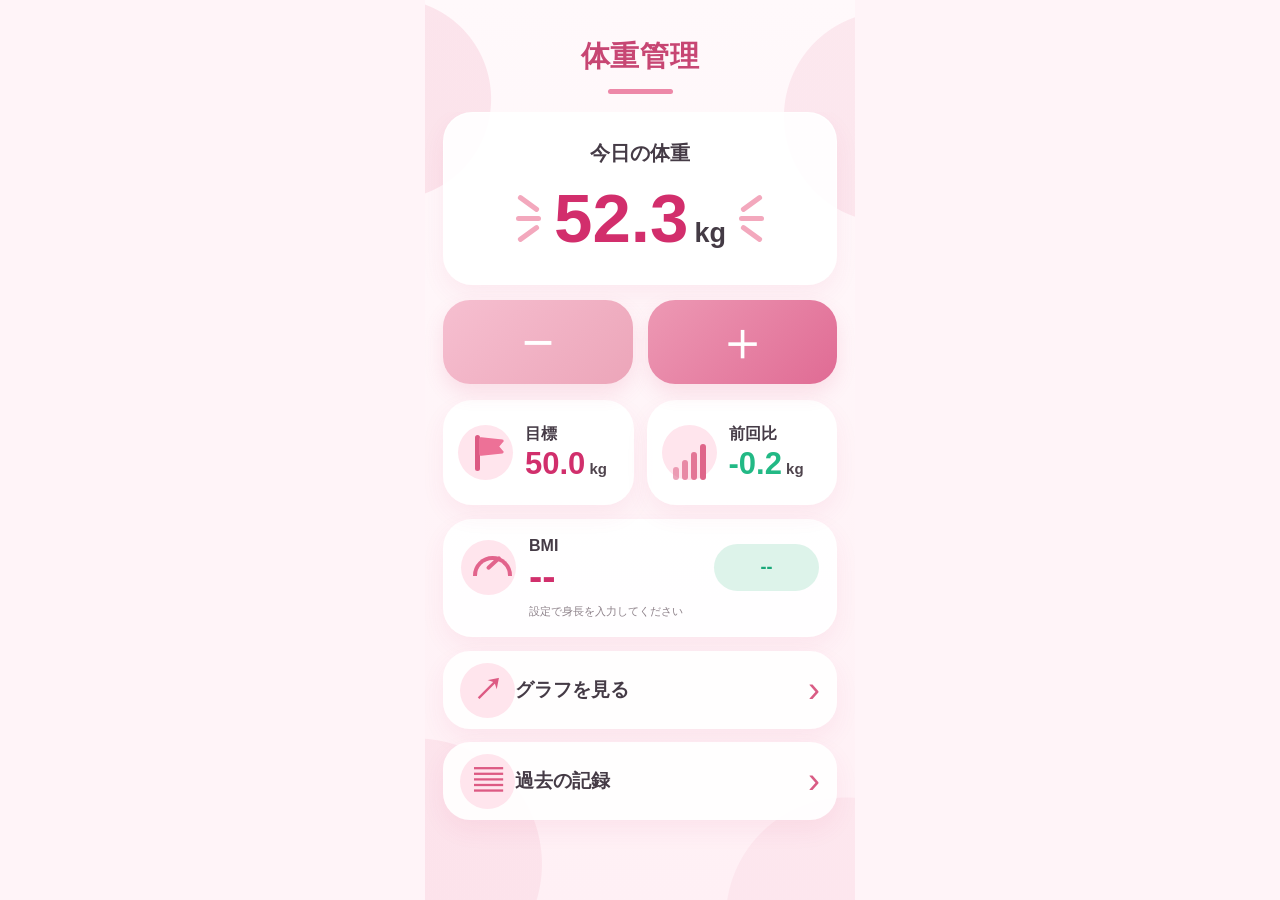
==== weight/index.html @ 4a69aa0d "1年グラフの体重ラベルを非表示" ====
<!doctype html>
<html lang="ja">
<head>
<meta charset="utf-8">
<meta name="viewport" content="width=device-width,initial-scale=1,maximum-scale=1,user-scalable=no,viewport-fit=cover">
<meta name="apple-mobile-web-app-capable" content="yes">
<meta name="theme-color" content="#fff4f8">
<title>体重管理</title>
<style>
:root{--pink:#d43370;--pink2:#e46f98;--pink3:#f5b2c7;--text:#453b46;--muted:#8d8189;--green:#22b985;--line:#f0dfe5}
*{box-sizing:border-box;-webkit-tap-highlight-color:transparent}
html,body{margin:0;height:100%;font-family:-apple-system,BlinkMacSystemFont,"Hiragino Sans","Yu Gothic",sans-serif;background:#fff4f8;color:var(--text)}
body{overflow:hidden}.app{position:fixed;inset:0;max-width:430px;margin:auto;overflow:hidden;background:radial-gradient(circle at -8% 11%,rgba(247,201,216,.43) 0 100px,transparent 101px),radial-gradient(circle at 108% 13%,rgba(247,201,216,.36) 0 105px,transparent 106px),radial-gradient(circle at -2% 96%,rgba(247,201,216,.34) 0 125px,transparent 126px),radial-gradient(circle at 98% 102%,rgba(247,201,216,.25) 0 120px,transparent 121px),linear-gradient(180deg,#fff9fb 0%,#fff0f5 100%)}
header{height:118px;position:relative;display:flex;align-items:flex-start;justify-content:center;padding-top:37px;color:#c74673;font-size:29px;font-weight:800;letter-spacing:.02em}header:after{content:"";position:absolute;top:89px;width:65px;height:5px;border-radius:99px;background:#ed88a8}.back{display:none;position:absolute;left:15px;top:35px;width:42px;height:42px;border:0;border-radius:50%;background:rgba(255,255,255,.94);color:#d35b82;font-size:29px;box-shadow:0 7px 17px rgba(207,63,112,.08)}
main{position:absolute;top:112px;bottom:0;left:0;right:0;overflow:auto;-webkit-overflow-scrolling:touch;padding:0 18px 26px}.screen{display:none}.screen.active{display:block}
.card{background:rgba(255,255,255,.92);border:1px solid rgba(255,255,255,.98);box-shadow:0 10px 25px rgba(207,63,112,.07);border-radius:29px}
/* HOME LOCKED: 完成形の見た目はここから変更しない */
.home-weight{padding:27px 18px 31px;text-align:center}.home-weight .label{font-size:20px;font-weight:750}.weight-line{margin-top:17px;display:flex;align-items:center;justify-content:center;gap:13px}.weight-number{font-size:69px;line-height:1;font-weight:800;color:#d22e6c;font-variant-numeric:tabular-nums}.weight-number small{font-size:27px;color:#443b45;margin-left:6px;font-weight:650}.rays{display:flex;flex-direction:column;gap:10px}.rays i{width:25px;height:5px;background:#f3a8bd;border-radius:99px;display:block}.rays.left i:nth-child(1){transform:rotate(36deg)}.rays.left i:nth-child(3){transform:rotate(-36deg)}.rays.right i:nth-child(1){transform:rotate(-36deg)}.rays.right i:nth-child(3){transform:rotate(36deg)}
.adjust{display:grid;grid-template-columns:1fr 1fr;gap:15px;margin:15px 0 16px}.adjust button{height:84px;border:0;border-radius:27px;position:relative;background:linear-gradient(135deg,#f6bfd0,#eca5b9);box-shadow:0 9px 20px rgba(216,71,118,.13);touch-action:none;-webkit-touch-callout:none!important;-webkit-user-select:none!important;user-select:none!important;appearance:none}.adjust button:last-child{background:linear-gradient(135deg,#ed99b4,#e06b94)}.adjust button:after{position:absolute;inset:0;display:flex;align-items:center;justify-content:center;color:#fff;font-size:55px;font-weight:300;pointer-events:none}.adjust #minus:after{content:"−"}.adjust #plus:after{content:"＋"}
.home-pair{display:grid;grid-template-columns:1fr 1fr;gap:13px}.mini{min-height:105px;padding:16px 14px;display:flex;align-items:center;gap:12px}.round-icon{width:55px;height:55px;flex:0 0 55px;border-radius:50%;background:#ffe5ed;display:flex;align-items:center;justify-content:center;color:#dd5a83}.flag-icon{position:relative}.flag-icon:before{content:"";position:absolute;left:17px;top:10px;width:5px;height:36px;background:#dc5a83;border-radius:5px}.flag-icon:after{content:"";position:absolute;left:21px;top:12px;width:26px;height:19px;background:#ed7197;clip-path:polygon(0 0,100% 14%,78% 50%,100% 86%,0 100%);border-radius:2px 8px 8px 2px}.bars{align-items:flex-end;gap:3px}.bars i{display:block;width:6px;border-radius:5px;background:#df6589}.bars i:nth-child(1){height:13px;opacity:.58}.bars i:nth-child(2){height:20px;opacity:.72}.bars i:nth-child(3){height:28px;opacity:.87}.bars i:nth-child(4){height:36px}.mini .txt{font-size:16px;font-weight:750}.mini .val{margin-top:2px;font-size:31px;line-height:1.08;font-weight:800;color:#d12f6c;white-space:nowrap}.mini .val small{font-size:15px;color:#4f444d}.val.down{color:var(--green)}.val.up{color:#d12f6c}.val.zero{color:#7c7079}
.bmi{margin-top:14px;min-height:112px;padding:17px 17px;display:grid;grid-template-columns:55px 1fr auto;align-items:center;gap:13px}.gauge{position:relative}.gauge:before{content:"";position:absolute;left:12px;top:16px;width:31px;height:16px;border:4px solid #e2648c;border-bottom:0;border-radius:32px 32px 0 0}.gauge:after{content:"";position:absolute;left:26px;top:27px;width:18px;height:4px;background:#e2648c;border-radius:5px;transform:rotate(-42deg);transform-origin:left center}.bmi .txt{font-size:16px;font-weight:750}.bmi .num{font-size:40px;line-height:1.05;font-weight:800;color:#d12f6c}.pill{min-width:105px;padding:13px 17px;border-radius:999px;background:#ddf3ea;color:#19a879;text-align:center;font-size:18px;font-weight:800}.pill.low{background:#edf3ff;color:#557cb5}.pill.high{background:#fff0f3;color:#d15272}.bmi-note{grid-column:2/4;font-size:11px;color:var(--muted);margin-top:-6px}
.home-menu{margin-top:14px;display:grid;gap:13px}.home-menu button{height:78px;width:100%;border:0;border-radius:27px;background:rgba(255,255,255,.92);box-shadow:0 10px 25px rgba(207,63,112,.07);display:grid;grid-template-columns:55px 1fr auto;align-items:center;padding:0 17px;text-align:left;color:var(--text);font-size:19px;font-weight:750}.trend{font-size:30px}.doc{font-size:28px}.chev{font-size:36px;color:#d95c84;font-weight:300}
/* 機能画面 */
.inner-title{font-size:22px;font-weight:800;margin:7px 0 14px}.tabs{display:grid;grid-template-columns:repeat(3,1fr);gap:8px;margin-bottom:13px}.tab{border:0;border-radius:16px;padding:11px 4px;background:#fff;color:#847782;font-weight:700;box-shadow:0 6px 16px rgba(207,63,112,.06)}.tab.active{background:linear-gradient(135deg,#ed9ab4,#df6b94);color:#fff}.panel{padding:15px}.period-note{text-align:center;color:#7c7079;font-size:13px;margin-bottom:8px}.chart-legend{display:flex;justify-content:center;gap:14px;align-items:center;margin:0 0 10px;font-size:13px;color:#6f626c}.legend-item{display:flex;align-items:center;gap:7px}.legend-line{width:28px;height:4px;border-radius:99px;background:#df5d88}.chart-wrap svg{width:100%;height:315px;background:#fff;border-radius:21px;display:block}
.calendar-card{padding:14px}.cal-head{display:grid;grid-template-columns:44px 1fr 44px;align-items:center;margin-bottom:10px}.cal-head button{width:38px;height:38px;border:0;border-radius:50%;background:#ffe7ef;color:#d6537c;font-size:25px;touch-action:manipulation;-webkit-touch-callout:none;-webkit-user-select:none;user-select:none;appearance:none}.cal-title{text-align:center;font-size:19px;font-weight:800}.weekdays,.calendar-grid{display:grid;grid-template-columns:repeat(7,1fr);gap:5px}.weekdays div{text-align:center;font-size:12px;color:#8c7f88;padding:4px 0}.day{min-height:63px;border:0;border-radius:14px;background:#fff8fa;padding:6px 2px;text-align:center;color:var(--text);display:flex;flex-direction:column;align-items:center;justify-content:flex-start}.day.empty{background:transparent;pointer-events:none}.day .n{font-size:13px;font-weight:700}.day .wgt{margin-top:7px;font-size:12px;font-weight:800;color:#d13d70;white-space:nowrap}.day.no-record .wgt{color:#c9b9c0;font-weight:600}.day.today{box-shadow:inset 0 0 0 2px #efa0b8}.day.has-record{background:#fff0f5}.calendar-help{text-align:center;color:#8b7f87;font-size:12px;margin:11px 0 2px}.soft-action,.save,.danger{width:100%;padding:14px;border-radius:17px;font-size:16px;font-weight:800;margin-top:12px}.soft-action{border:0;background:#fff;color:#d25279;box-shadow:0 8px 18px rgba(207,63,112,.06)}.setting{display:flex;justify-content:space-between;align-items:center;padding:16px 0;border-bottom:1px solid var(--line)}.smallbtn{width:42px;height:42px;border:0;border-radius:50%;background:#ffe1eb;color:#d94f79;font-size:25px}.setting input,.edit-row input{width:105px;font-size:20px;padding:8px;border:1px solid #eadde2;border-radius:13px;text-align:center;background:#fff}.edit-row{display:flex;justify-content:center;align-items:center;gap:12px;margin:22px 0}.save{border:0;background:linear-gradient(135deg,#ed99b4,#df6b94);color:#fff}.danger{background:#fff;color:#d94f79;border:1px solid #efb7c8}.date{font-size:16px;font-weight:700;text-align:center;color:#665a63}.edit-hint{text-align:center;font-size:12px;color:#8d8189;margin-top:8px}
</style>
</head>
<body>
<div class="app">
<header><button id="backBtn" class="back" aria-label="ホームに戻る">‹</button><span id="head">体重管理</span></header>
<main>
<section id="home" class="screen active">
  <div class="card home-weight"><div class="label">今日の体重</div><div class="weight-line"><span class="rays left"><i></i><i></i><i></i></span><div class="weight-number"><span id="weightHome">52.3</span><small>kg</small></div><span class="rays right"><i></i><i></i><i></i></span></div></div>
  <div class="adjust"><button id="minus" aria-label="0.1kg減らす"></button><button id="plus" aria-label="0.1kg増やす"></button></div>
  <div class="home-pair"><div class="card mini"><div class="round-icon flag-icon"></div><div><div class="txt">目標</div><div class="val"><span id="goalHome">50.0</span><small> kg</small></div></div></div><div class="card mini"><div class="round-icon bars"><i></i><i></i><i></i><i></i></div><div><div class="txt">前回比</div><div id="previousDelta" class="val zero">--<small> kg</small></div></div></div></div>
  <div class="card bmi"><div class="round-icon gauge"></div><div><div class="txt">BMI</div><div id="bmiValue" class="num">--</div></div><div id="bmiRating" class="pill">--</div><div id="bmiNote" class="bmi-note">設定で身長を入力してください</div></div>
  <div class="home-menu"><button id="openGraph"><span class="round-icon trend">↗</span><span>グラフを見る</span><span class="chev">›</span></button><button id="openHistory"><span class="round-icon doc">▤</span><span>過去の記録</span><span class="chev">›</span></button></div>
</section>
<section id="graph" class="screen"><div class="inner-title">体重の変化</div><div class="tabs"><button class="tab active" data-days="7">1週間</button><button class="tab" data-days="30">1か月</button><button class="tab" data-days="365">1年</button></div><div id="periodNote" class="period-note"></div><div class="chart-legend"><span class="legend-item"><span class="legend-line"></span>実体重</span></div><div class="card panel chart-wrap"><svg id="chart" viewBox="0 0 360 315"></svg></div></section>
<section id="history" class="screen"><div class="inner-title">過去の記録</div><div class="card calendar-card"><div class="cal-head"><button id="prevMonth" aria-label="前の月">‹</button><div id="calTitle" class="cal-title"></div><button id="nextMonth" aria-label="次の月">›</button></div><div class="weekdays"><div>日</div><div>月</div><div>火</div><div>水</div><div>木</div><div>金</div><div>土</div></div><div id="calendarGrid" class="calendar-grid"></div><div class="calendar-help">日付をタップすると、その日の体重を編集できます</div></div><button id="openSettings" class="soft-action">設定を開く</button></section>
<section id="settings" class="screen"><div class="inner-title">設定</div><div class="card panel"><div class="setting"><span>目標体重</span><div><button class="smallbtn" id="gminus">−</button><strong style="display:inline-block;min-width:80px;text-align:center"><span id="goalSetting">50.0</span> kg</strong><button class="smallbtn" id="gplus">＋</button></div></div><div class="setting"><span>身長</span><div><input id="heightInput" type="number" min="100" max="250" step="0.1" placeholder="未設定"> cm</div></div></div></section>
<section id="editPage" class="screen"><div class="inner-title">体重の編集</div><div class="card panel"><div class="date" id="editDate"></div><div class="edit-row"><button class="smallbtn" id="eminus">−</button><input id="editWeight" type="number" step="0.1"><button class="smallbtn" id="eplus">＋</button></div><div id="editHint" class="edit-hint"></div><button id="saveEdit" class="save">保存</button><button id="deleteEdit" class="danger">この記録を削除</button></div></section>
</main>
</div>
<script>
(()=>{const $=id=>document.getElementById(id),KEY='weightAppLive1';const today=new Date();today.setHours(0,0,0,0);const pad=n=>String(n).padStart(2,'0'),dateKey=d=>d.getFullYear()+'-'+pad(d.getMonth()+1)+'-'+pad(d.getDate()),todayKey=dateKey(today);function seed(){const r={},v=[52.9,52.7,52.6,52.5,52.4,52.5,52.3];for(let i=6;i>=0;i--){const d=new Date(today);d.setDate(d.getDate()-i);r[dateKey(d)]=v[6-i]}return{goal:50,records:r,profile:{height:null}}}let data;try{data=JSON.parse(localStorage.getItem(KEY))||seed()}catch(e){data=seed()}if(!data.profile)data.profile={height:null};if(!data.records)data.records={};if(data.records[todayKey]==null)data.records[todayKey]=52.3;let days=7,editing=null,current='home';let calCursor=new Date(today.getFullYear(),today.getMonth(),1);const persist=()=>{try{localStorage.setItem(KEY,JSON.stringify(data))}catch(e){}};const w=()=>Number(data.records[todayKey]);function prev(){const ks=Object.keys(data.records).filter(k=>k<todayKey&&Number.isFinite(Number(data.records[k]))).sort();return ks.length?Number(data.records[ks.at(-1)]):null}
function renderHome(){$('weightHome').textContent=w().toFixed(1);$('goalHome').textContent=Number(data.goal).toFixed(1);$('goalSetting').textContent=Number(data.goal).toFixed(1);$('heightInput').value=data.profile.height??'';const p=prev(),el=$('previousDelta');if(p==null){el.className='val zero';el.innerHTML='--<small> kg</small>'}else{const d=Math.round((w()-p)*10)/10;el.className='val '+(d<0?'down':d>0?'up':'zero');el.innerHTML=(d>0?'+':'')+d.toFixed(1)+'<small> kg</small>'}const h=Number(data.profile.height),bv=$('bmiValue'),br=$('bmiRating'),bn=$('bmiNote');if(!Number.isFinite(h)||h<100||h>250){bv.textContent='--';br.textContent='--';br.className='pill';bn.textContent='設定で身長を入力してください'}else{const bmi=w()/Math.pow(h/100,2);bv.textContent=bmi.toFixed(1);bn.textContent='';if(bmi<18.5){br.textContent='低め';br.className='pill low'}else if(bmi<25){br.textContent='普通';br.className='pill'}else{br.textContent='高め';br.className='pill high'}}}
function change(step){data.records[todayKey]=Math.max(20,Math.min(300,Math.round((w()+step)*10)/10));persist();renderHome();renderCalendar();draw()}
function show(id){current=id;document.querySelectorAll('.screen').forEach(s=>s.classList.toggle('active',s.id===id));$('backBtn').style.display=id==='home'?'none':'block';$('head').textContent=id==='home'?'体重管理':id==='graph'?'グラフ':id==='history'?'過去の記録':id==='settings'?'設定':'体重の編集';document.querySelector('main').scrollTop=0;if(id==='home')renderHome();if(id==='graph')draw();if(id==='history')renderCalendar()}
function renderCalendar(){const y=calCursor.getFullYear(),m=calCursor.getMonth();$('calTitle').textContent=y+'年 '+(m+1)+'月';const first=new Date(y,m,1).getDay(),last=new Date(y,m+1,0).getDate();let html='';for(let i=0;i<first;i++)html+='<div class="day empty"></div>';for(let n=1;n<=last;n++){const d=new Date(y,m,n),k=dateKey(d),has=Number.isFinite(Number(data.records[k])),isToday=k===todayKey;html+='<button class="day '+(has?'has-record':'no-record')+(isToday?' today':'')+'" data-date="'+k+'"><span class="n">'+n+'</span><span class="wgt">'+(has?Number(data.records[k]).toFixed(1):'--')+'</span></button>'} $('calendarGrid').innerHTML=html;document.querySelectorAll('[data-date]').forEach(b=>b.onclick=()=>openEdit(b.dataset.date))}
function openEdit(k){editing=k;const d=new Date(k+'T00:00:00'),has=Number.isFinite(Number(data.records[k]));$('editDate').textContent=d.getFullYear()+'年'+(d.getMonth()+1)+'月'+d.getDate()+'日';$('editWeight').value=has?Number(data.records[k]).toFixed(1):w().toFixed(1);$('editHint').textContent=has?'この日の体重を編集できます':'記録がない日です。体重を入力して保存できます';$('deleteEdit').style.display=has?'block':'none';show('editPage')}
function fmtDate(d,year=false){return year?(d.getFullYear()+'/'+(d.getMonth()+1)):(d.getMonth()+1)+'/'+d.getDate()}
function draw(){const svg=$('chart'),start=new Date(today);start.setDate(start.getDate()-(days-1));$('periodNote').textContent=fmtDate(start,true)+' 〜 '+fmtDate(today,true);const all=Object.entries(data.records).map(([k,v])=>({d:new Date(k+'T00:00:00'),v:Number(v)})).filter(p=>p.d>=start&&p.d<=today&&Number.isFinite(p.v)).sort((a,b)=>a.d-b.d);const W=360,H=315,L=52,R=16,T=24,B=58,span=Math.max(1,today-start),xDate=d=>L+(W-L-R)*(d-start)/span;let vals=all.map(p=>p.v).concat([Number(data.goal)]);if(!all.length)vals=[Number(data.goal)-1,Number(data.goal)+1];let mn=Math.floor(Math.min(...vals)-1),mx=Math.ceil(Math.max(...vals)+1);if(mx-mn<4)mx=mn+4;const y=v=>T+(H-T-B)*(mx-v)/(mx-mn);let s='';for(let n=mn;n<=mx;n++){const yy=y(n);s+='<line x1="'+L+'" x2="'+(W-R)+'" y1="'+yy+'" y2="'+yy+'" stroke="#f1e9ed"/><text x="'+(L-7)+'" y="'+(yy+4)+'" text-anchor="end" font-size="11" fill="#938792">'+n+' kg</text>'}const gy=y(Number(data.goal));s+='<line x1="'+L+'" x2="'+(W-R)+'" y1="'+gy+'" y2="'+gy+'" stroke="#e27a9b" stroke-dasharray="5 5"/>';if(all.length){s+='<path d="'+all.map((p,i)=>(i?'L':'M')+' '+xDate(p.d).toFixed(1)+' '+y(p.v).toFixed(1)).join(' ')+'" fill="none" stroke="#df5d88" stroke-width="3" stroke-linecap="round" stroke-linejoin="round"/>';all.forEach(p=>{const xx=xDate(p.d),yy=y(p.v);s+='<circle cx="'+xx+'" cy="'+yy+'" r="4" fill="#d63f73"/>';if(days!==365)s+='<text x="'+xx+'" y="'+(yy-10)+'" text-anchor="middle" font-size="10" fill="#6e626b">'+p.v.toFixed(1)+'</text>'})}let ticks=[];if(days===7){for(let i=0;i<7;i++){const d=new Date(start);d.setDate(d.getDate()+i);ticks.push(d)}}else if(days===30){for(let i=0;i<5;i++)ticks.push(new Date(start.getTime()+(today-start)*i/4))}else{for(let i=0;i<6;i++)ticks.push(new Date(start.getTime()+(today-start)*i/5))}ticks.forEach(d=>{const xx=xDate(d);s+='<line x1="'+xx+'" x2="'+xx+'" y1="'+(H-B)+'" y2="'+(H-B+5)+'" stroke="#cdbfc6"/><text x="'+xx+'" y="'+(H-B+21)+'" text-anchor="middle" font-size="10" fill="#81747d">'+fmtDate(d,days===365)+'</text>'});if(!all.length)s+='<text x="180" y="145" text-anchor="middle" fill="#877985">この期間の記録がありません</text>';svg.innerHTML=s}
function bindHold(id,step){const btn=$(id);let delay=null,repeat=null,active=false;const stop=()=>{active=false;clearTimeout(delay);clearInterval(repeat);delay=repeat=null};btn.addEventListener('pointerdown',e=>{e.preventDefault();stop();active=true;try{btn.setPointerCapture(e.pointerId)}catch(_){}change(step);delay=setTimeout(()=>{if(!active)return;repeat=setInterval(()=>{if(active)change(step)},125)},420)});['pointerup','pointercancel','lostpointercapture'].forEach(ev=>btn.addEventListener(ev,stop));btn.addEventListener('contextmenu',e=>e.preventDefault());window.addEventListener('blur',stop)}bindHold('minus',-.1);bindHold('plus',.1);
$('openGraph').onclick=()=>show('graph');$('openHistory').onclick=()=>show('history');$('openSettings').onclick=()=>show('settings');$('backBtn').onclick=()=>show('home');$('prevMonth').onpointerdown=e=>e.preventDefault();$('nextMonth').onpointerdown=e=>e.preventDefault();$('prevMonth').onclick=e=>{e.preventDefault();e.currentTarget.blur();calCursor=new Date(calCursor.getFullYear(),calCursor.getMonth()-1,1);renderCalendar()};$('nextMonth').onclick=e=>{e.preventDefault();e.currentTarget.blur();calCursor=new Date(calCursor.getFullYear(),calCursor.getMonth()+1,1);renderCalendar()};document.querySelectorAll('.tab').forEach(b=>b.onclick=()=>{days=Number(b.dataset.days);document.querySelectorAll('.tab').forEach(x=>x.classList.toggle('active',x===b));draw()});$('gminus').onclick=()=>{data.goal=Math.max(20,Math.round((Number(data.goal)-.1)*10)/10);persist();renderHome();draw()};$('gplus').onclick=()=>{data.goal=Math.min(300,Math.round((Number(data.goal)+.1)*10)/10);persist();renderHome();draw()};$('heightInput').onchange=()=>{const h=Number($('heightInput').value);data.profile.height=Number.isFinite(h)&&h>=100&&h<=250?h:null;persist();renderHome()};$('eminus').onclick=()=>{$('editWeight').value=(Math.round((Number($('editWeight').value)-.1)*10)/10).toFixed(1)};$('eplus').onclick=()=>{$('editWeight').value=(Math.round((Number($('editWeight').value)+.1)*10)/10).toFixed(1)};$('saveEdit').onclick=()=>{if(editing){const v=Number($('editWeight').value);if(Number.isFinite(v)){data.records[editing]=Math.round(v*10)/10;persist();renderHome();renderCalendar();draw();show('history')}}};$('deleteEdit').onclick=()=>{if(editing&&data.records[editing]!=null&&confirm('この記録を削除しますか？')){delete data.records[editing];persist();renderHome();renderCalendar();draw();show('history')}};persist();renderHome();renderCalendar();draw()})();
</script>
</body></html>
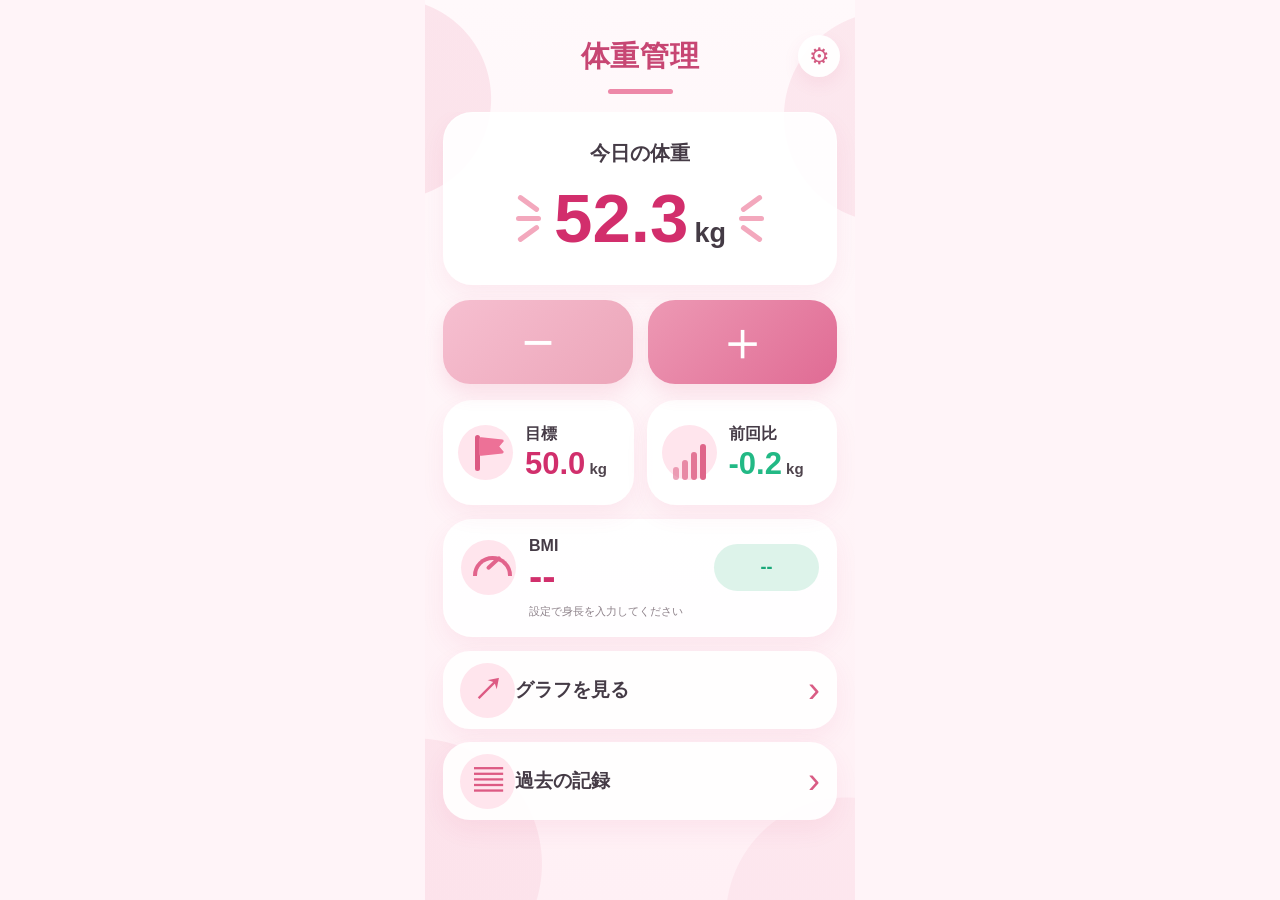
==== commit f86a3687: "設定をホーム右上へ移動" ====
--- a/weight/index.html
+++ b/weight/index.html
@@ -11,23 +11,21 @@
 *{box-sizing:border-box;-webkit-tap-highlight-color:transparent}
 html,body{margin:0;height:100%;font-family:-apple-system,BlinkMacSystemFont,"Hiragino Sans","Yu Gothic",sans-serif;background:#fff4f8;color:var(--text)}
 body{overflow:hidden}.app{position:fixed;inset:0;max-width:430px;margin:auto;overflow:hidden;background:radial-gradient(circle at -8% 11%,rgba(247,201,216,.43) 0 100px,transparent 101px),radial-gradient(circle at 108% 13%,rgba(247,201,216,.36) 0 105px,transparent 106px),radial-gradient(circle at -2% 96%,rgba(247,201,216,.34) 0 125px,transparent 126px),radial-gradient(circle at 98% 102%,rgba(247,201,216,.25) 0 120px,transparent 121px),linear-gradient(180deg,#fff9fb 0%,#fff0f5 100%)}
-header{height:118px;position:relative;display:flex;align-items:flex-start;justify-content:center;padding-top:37px;color:#c74673;font-size:29px;font-weight:800;letter-spacing:.02em}header:after{content:"";position:absolute;top:89px;width:65px;height:5px;border-radius:99px;background:#ed88a8}.back{display:none;position:absolute;left:15px;top:35px;width:42px;height:42px;border:0;border-radius:50%;background:rgba(255,255,255,.94);color:#d35b82;font-size:29px;box-shadow:0 7px 17px rgba(207,63,112,.08)}
+header{height:118px;position:relative;display:flex;align-items:flex-start;justify-content:center;padding-top:37px;color:#c74673;font-size:29px;font-weight:800;letter-spacing:.02em}header:after{content:"";position:absolute;top:89px;width:65px;height:5px;border-radius:99px;background:#ed88a8}.back{display:none;position:absolute;left:15px;top:35px;width:42px;height:42px;border:0;border-radius:50%;background:rgba(255,255,255,.94);color:#d35b82;font-size:29px;box-shadow:0 7px 17px rgba(207,63,112,.08)}.settings-top{position:absolute;right:15px;top:35px;width:42px;height:42px;border:0;border-radius:50%;background:rgba(255,255,255,.94);color:#d35b82;font-size:23px;box-shadow:0 7px 17px rgba(207,63,112,.08);touch-action:manipulation;-webkit-touch-callout:none;-webkit-user-select:none;user-select:none}
 main{position:absolute;top:112px;bottom:0;left:0;right:0;overflow:auto;-webkit-overflow-scrolling:touch;padding:0 18px 26px}.screen{display:none}.screen.active{display:block}
 .card{background:rgba(255,255,255,.92);border:1px solid rgba(255,255,255,.98);box-shadow:0 10px 25px rgba(207,63,112,.07);border-radius:29px}
-/* HOME LOCKED: 完成形の見た目はここから変更しない */
 .home-weight{padding:27px 18px 31px;text-align:center}.home-weight .label{font-size:20px;font-weight:750}.weight-line{margin-top:17px;display:flex;align-items:center;justify-content:center;gap:13px}.weight-number{font-size:69px;line-height:1;font-weight:800;color:#d22e6c;font-variant-numeric:tabular-nums}.weight-number small{font-size:27px;color:#443b45;margin-left:6px;font-weight:650}.rays{display:flex;flex-direction:column;gap:10px}.rays i{width:25px;height:5px;background:#f3a8bd;border-radius:99px;display:block}.rays.left i:nth-child(1){transform:rotate(36deg)}.rays.left i:nth-child(3){transform:rotate(-36deg)}.rays.right i:nth-child(1){transform:rotate(-36deg)}.rays.right i:nth-child(3){transform:rotate(36deg)}
 .adjust{display:grid;grid-template-columns:1fr 1fr;gap:15px;margin:15px 0 16px}.adjust button{height:84px;border:0;border-radius:27px;position:relative;background:linear-gradient(135deg,#f6bfd0,#eca5b9);box-shadow:0 9px 20px rgba(216,71,118,.13);touch-action:none;-webkit-touch-callout:none!important;-webkit-user-select:none!important;user-select:none!important;appearance:none}.adjust button:last-child{background:linear-gradient(135deg,#ed99b4,#e06b94)}.adjust button:after{position:absolute;inset:0;display:flex;align-items:center;justify-content:center;color:#fff;font-size:55px;font-weight:300;pointer-events:none}.adjust #minus:after{content:"−"}.adjust #plus:after{content:"＋"}
 .home-pair{display:grid;grid-template-columns:1fr 1fr;gap:13px}.mini{min-height:105px;padding:16px 14px;display:flex;align-items:center;gap:12px}.round-icon{width:55px;height:55px;flex:0 0 55px;border-radius:50%;background:#ffe5ed;display:flex;align-items:center;justify-content:center;color:#dd5a83}.flag-icon{position:relative}.flag-icon:before{content:"";position:absolute;left:17px;top:10px;width:5px;height:36px;background:#dc5a83;border-radius:5px}.flag-icon:after{content:"";position:absolute;left:21px;top:12px;width:26px;height:19px;background:#ed7197;clip-path:polygon(0 0,100% 14%,78% 50%,100% 86%,0 100%);border-radius:2px 8px 8px 2px}.bars{align-items:flex-end;gap:3px}.bars i{display:block;width:6px;border-radius:5px;background:#df6589}.bars i:nth-child(1){height:13px;opacity:.58}.bars i:nth-child(2){height:20px;opacity:.72}.bars i:nth-child(3){height:28px;opacity:.87}.bars i:nth-child(4){height:36px}.mini .txt{font-size:16px;font-weight:750}.mini .val{margin-top:2px;font-size:31px;line-height:1.08;font-weight:800;color:#d12f6c;white-space:nowrap}.mini .val small{font-size:15px;color:#4f444d}.val.down{color:var(--green)}.val.up{color:#d12f6c}.val.zero{color:#7c7079}
 .bmi{margin-top:14px;min-height:112px;padding:17px 17px;display:grid;grid-template-columns:55px 1fr auto;align-items:center;gap:13px}.gauge{position:relative}.gauge:before{content:"";position:absolute;left:12px;top:16px;width:31px;height:16px;border:4px solid #e2648c;border-bottom:0;border-radius:32px 32px 0 0}.gauge:after{content:"";position:absolute;left:26px;top:27px;width:18px;height:4px;background:#e2648c;border-radius:5px;transform:rotate(-42deg);transform-origin:left center}.bmi .txt{font-size:16px;font-weight:750}.bmi .num{font-size:40px;line-height:1.05;font-weight:800;color:#d12f6c}.pill{min-width:105px;padding:13px 17px;border-radius:999px;background:#ddf3ea;color:#19a879;text-align:center;font-size:18px;font-weight:800}.pill.low{background:#edf3ff;color:#557cb5}.pill.high{background:#fff0f3;color:#d15272}.bmi-note{grid-column:2/4;font-size:11px;color:var(--muted);margin-top:-6px}
 .home-menu{margin-top:14px;display:grid;gap:13px}.home-menu button{height:78px;width:100%;border:0;border-radius:27px;background:rgba(255,255,255,.92);box-shadow:0 10px 25px rgba(207,63,112,.07);display:grid;grid-template-columns:55px 1fr auto;align-items:center;padding:0 17px;text-align:left;color:var(--text);font-size:19px;font-weight:750}.trend{font-size:30px}.doc{font-size:28px}.chev{font-size:36px;color:#d95c84;font-weight:300}
-/* 機能画面 */
-.inner-title{font-size:22px;font-weight:800;margin:7px 0 14px}.tabs{display:grid;grid-template-columns:repeat(3,1fr);gap:8px;margin-bottom:13px}.tab{border:0;border-radius:16px;padding:11px 4px;background:#fff;color:#847782;font-weight:700;box-shadow:0 6px 16px rgba(207,63,112,.06)}.tab.active{background:linear-gradient(135deg,#ed9ab4,#df6b94);color:#fff}.panel{padding:15px}.period-note{text-align:center;color:#7c7079;font-size:13px;margin-bottom:8px}.chart-legend{display:flex;justify-content:center;gap:14px;align-items:center;margin:0 0 10px;font-size:13px;color:#6f626c}.legend-item{display:flex;align-items:center;gap:7px}.legend-line{width:28px;height:4px;border-radius:99px;background:#df5d88}.chart-wrap svg{width:100%;height:315px;background:#fff;border-radius:21px;display:block}
-.calendar-card{padding:14px}.cal-head{display:grid;grid-template-columns:44px 1fr 44px;align-items:center;margin-bottom:10px}.cal-head button{width:38px;height:38px;border:0;border-radius:50%;background:#ffe7ef;color:#d6537c;font-size:25px;touch-action:manipulation;-webkit-touch-callout:none;-webkit-user-select:none;user-select:none;appearance:none}.cal-title{text-align:center;font-size:19px;font-weight:800}.weekdays,.calendar-grid{display:grid;grid-template-columns:repeat(7,1fr);gap:5px}.weekdays div{text-align:center;font-size:12px;color:#8c7f88;padding:4px 0}.day{min-height:63px;border:0;border-radius:14px;background:#fff8fa;padding:6px 2px;text-align:center;color:var(--text);display:flex;flex-direction:column;align-items:center;justify-content:flex-start}.day.empty{background:transparent;pointer-events:none}.day .n{font-size:13px;font-weight:700}.day .wgt{margin-top:7px;font-size:12px;font-weight:800;color:#d13d70;white-space:nowrap}.day.no-record .wgt{color:#c9b9c0;font-weight:600}.day.today{box-shadow:inset 0 0 0 2px #efa0b8}.day.has-record{background:#fff0f5}.calendar-help{text-align:center;color:#8b7f87;font-size:12px;margin:11px 0 2px}.soft-action,.save,.danger{width:100%;padding:14px;border-radius:17px;font-size:16px;font-weight:800;margin-top:12px}.soft-action{border:0;background:#fff;color:#d25279;box-shadow:0 8px 18px rgba(207,63,112,.06)}.setting{display:flex;justify-content:space-between;align-items:center;padding:16px 0;border-bottom:1px solid var(--line)}.smallbtn{width:42px;height:42px;border:0;border-radius:50%;background:#ffe1eb;color:#d94f79;font-size:25px}.setting input,.edit-row input{width:105px;font-size:20px;padding:8px;border:1px solid #eadde2;border-radius:13px;text-align:center;background:#fff}.edit-row{display:flex;justify-content:center;align-items:center;gap:12px;margin:22px 0}.save{border:0;background:linear-gradient(135deg,#ed99b4,#df6b94);color:#fff}.danger{background:#fff;color:#d94f79;border:1px solid #efb7c8}.date{font-size:16px;font-weight:700;text-align:center;color:#665a63}.edit-hint{text-align:center;font-size:12px;color:#8d8189;margin-top:8px}
+.inner-title{font-size:22px;font-weight:800;margin:7px 0 14px}.tabs{display:grid;grid-template-columns:repeat(3,1fr);gap:8px;margin-bottom:13px}.tab{border:0;border-radius:16px;padding:11px 4px;background:#fff;color:#847782;font-weight:700;box-shadow:0 6px 16px rgba(207,63,112,.06)}.tab.active{background:linear-gradient(135deg,#ed9ab4,#df6b94);color:#fff}.panel{padding:15px}.period-note{text-align:center;color:#7c7079;font-size:13px;margin-bottom:8px}.chart-wrap svg{width:100%;height:315px;background:#fff;border-radius:21px;display:block}
+.calendar-card{padding:14px}.cal-head{display:grid;grid-template-columns:44px 1fr 44px;align-items:center;margin-bottom:10px}.cal-head button{width:38px;height:38px;border:0;border-radius:50%;background:#ffe7ef;color:#d6537c;font-size:25px;touch-action:manipulation;-webkit-touch-callout:none;-webkit-user-select:none;user-select:none;appearance:none}.cal-title{text-align:center;font-size:19px;font-weight:800}.weekdays,.calendar-grid{display:grid;grid-template-columns:repeat(7,1fr);gap:5px}.weekdays div{text-align:center;font-size:12px;color:#8c7f88;padding:4px 0}.day{min-height:63px;border:0;border-radius:14px;background:#fff8fa;padding:6px 2px;text-align:center;color:var(--text);display:flex;flex-direction:column;align-items:center;justify-content:flex-start}.day.empty{background:transparent;pointer-events:none}.day .n{font-size:13px;font-weight:700}.day .wgt{margin-top:7px;font-size:12px;font-weight:800;color:#d13d70;white-space:nowrap}.day.no-record .wgt{color:#c9b9c0;font-weight:600}.day.today{box-shadow:inset 0 0 0 2px #efa0b8}.day.has-record{background:#fff0f5}.calendar-help{text-align:center;color:#8b7f87;font-size:12px;margin:11px 0 2px}.save,.danger{width:100%;padding:14px;border-radius:17px;font-size:16px;font-weight:800;margin-top:12px}.setting{display:flex;justify-content:space-between;align-items:center;padding:16px 0;border-bottom:1px solid var(--line);touch-action:manipulation;-webkit-touch-callout:none;-webkit-user-select:none;user-select:none}.setting strong,.setting strong *{-webkit-touch-callout:none!important;-webkit-user-select:none!important;user-select:none!important;touch-action:manipulation}.smallbtn{width:42px;height:42px;border:0;border-radius:50%;background:#ffe1eb;color:#d94f79;font-size:25px;touch-action:none;-webkit-touch-callout:none;-webkit-user-select:none;user-select:none;appearance:none}.setting input,.edit-row input{width:105px;font-size:20px;padding:8px;border:1px solid #eadde2;border-radius:13px;text-align:center;background:#fff}.edit-row{display:flex;justify-content:center;align-items:center;gap:12px;margin:22px 0}.save{border:0;background:linear-gradient(135deg,#ed99b4,#df6b94);color:#fff}.danger{background:#fff;color:#d94f79;border:1px solid #efb7c8}.date{font-size:16px;font-weight:700;text-align:center;color:#665a63}.edit-hint{text-align:center;font-size:12px;color:#8d8189;margin-top:8px}
 </style>
 </head>
 <body>
 <div class="app">
-<header><button id="backBtn" class="back" aria-label="ホームに戻る">‹</button><span id="head">体重管理</span></header>
+<header><button id="backBtn" class="back" aria-label="ホームに戻る">‹</button><span id="head">体重管理</span><button id="homeSettings" class="settings-top" aria-label="設定">⚙︎</button></header>
 <main>
 <section id="home" class="screen active">
   <div class="card home-weight"><div class="label">今日の体重</div><div class="weight-line"><span class="rays left"><i></i><i></i><i></i></span><div class="weight-number"><span id="weightHome">52.3</span><small>kg</small></div><span class="rays right"><i></i><i></i><i></i></span></div></div>
@@ -36,8 +34,8 @@
   <div class="card bmi"><div class="round-icon gauge"></div><div><div class="txt">BMI</div><div id="bmiValue" class="num">--</div></div><div id="bmiRating" class="pill">--</div><div id="bmiNote" class="bmi-note">設定で身長を入力してください</div></div>
   <div class="home-menu"><button id="openGraph"><span class="round-icon trend">↗</span><span>グラフを見る</span><span class="chev">›</span></button><button id="openHistory"><span class="round-icon doc">▤</span><span>過去の記録</span><span class="chev">›</span></button></div>
 </section>
-<section id="graph" class="screen"><div class="inner-title">体重の変化</div><div class="tabs"><button class="tab active" data-days="7">1週間</button><button class="tab" data-days="30">1か月</button><button class="tab" data-days="365">1年</button></div><div id="periodNote" class="period-note"></div><div class="chart-legend"><span class="legend-item"><span class="legend-line"></span>実体重</span></div><div class="card panel chart-wrap"><svg id="chart" viewBox="0 0 360 315"></svg></div></section>
-<section id="history" class="screen"><div class="inner-title">過去の記録</div><div class="card calendar-card"><div class="cal-head"><button id="prevMonth" aria-label="前の月">‹</button><div id="calTitle" class="cal-title"></div><button id="nextMonth" aria-label="次の月">›</button></div><div class="weekdays"><div>日</div><div>月</div><div>火</div><div>水</div><div>木</div><div>金</div><div>土</div></div><div id="calendarGrid" class="calendar-grid"></div><div class="calendar-help">日付をタップすると、その日の体重を編集できます</div></div><button id="openSettings" class="soft-action">設定を開く</button></section>
+<section id="graph" class="screen"><div class="inner-title">体重の変化</div><div class="tabs"><button class="tab active" data-days="7">1週間</button><button class="tab" data-days="30">1か月</button><button class="tab" data-days="365">1年</button></div><div id="periodNote" class="period-note"></div><div class="card panel chart-wrap"><svg id="chart" viewBox="0 0 360 315"></svg></div></section>
+<section id="history" class="screen"><div class="inner-title">過去の記録</div><div class="card calendar-card"><div class="cal-head"><button id="prevMonth" aria-label="前の月">‹</button><div id="calTitle" class="cal-title"></div><button id="nextMonth" aria-label="次の月">›</button></div><div class="weekdays"><div>日</div><div>月</div><div>火</div><div>水</div><div>木</div><div>金</div><div>土</div></div><div id="calendarGrid" class="calendar-grid"></div><div class="calendar-help">日付をタップすると、その日の体重を編集できます</div></div></section>
 <section id="settings" class="screen"><div class="inner-title">設定</div><div class="card panel"><div class="setting"><span>目標体重</span><div><button class="smallbtn" id="gminus">−</button><strong style="display:inline-block;min-width:80px;text-align:center"><span id="goalSetting">50.0</span> kg</strong><button class="smallbtn" id="gplus">＋</button></div></div><div class="setting"><span>身長</span><div><input id="heightInput" type="number" min="100" max="250" step="0.1" placeholder="未設定"> cm</div></div></div></section>
 <section id="editPage" class="screen"><div class="inner-title">体重の編集</div><div class="card panel"><div class="date" id="editDate"></div><div class="edit-row"><button class="smallbtn" id="eminus">−</button><input id="editWeight" type="number" step="0.1"><button class="smallbtn" id="eplus">＋</button></div><div id="editHint" class="edit-hint"></div><button id="saveEdit" class="save">保存</button><button id="deleteEdit" class="danger">この記録を削除</button></div></section>
 </main>
@@ -46,12 +44,14 @@
 (()=>{const $=id=>document.getElementById(id),KEY='weightAppLive1';const today=new Date();today.setHours(0,0,0,0);const pad=n=>String(n).padStart(2,'0'),dateKey=d=>d.getFullYear()+'-'+pad(d.getMonth()+1)+'-'+pad(d.getDate()),todayKey=dateKey(today);function seed(){const r={},v=[52.9,52.7,52.6,52.5,52.4,52.5,52.3];for(let i=6;i>=0;i--){const d=new Date(today);d.setDate(d.getDate()-i);r[dateKey(d)]=v[6-i]}return{goal:50,records:r,profile:{height:null}}}let data;try{data=JSON.parse(localStorage.getItem(KEY))||seed()}catch(e){data=seed()}if(!data.profile)data.profile={height:null};if(!data.records)data.records={};if(data.records[todayKey]==null)data.records[todayKey]=52.3;let days=7,editing=null,current='home';let calCursor=new Date(today.getFullYear(),today.getMonth(),1);const persist=()=>{try{localStorage.setItem(KEY,JSON.stringify(data))}catch(e){}};const w=()=>Number(data.records[todayKey]);function prev(){const ks=Object.keys(data.records).filter(k=>k<todayKey&&Number.isFinite(Number(data.records[k]))).sort();return ks.length?Number(data.records[ks.at(-1)]):null}
 function renderHome(){$('weightHome').textContent=w().toFixed(1);$('goalHome').textContent=Number(data.goal).toFixed(1);$('goalSetting').textContent=Number(data.goal).toFixed(1);$('heightInput').value=data.profile.height??'';const p=prev(),el=$('previousDelta');if(p==null){el.className='val zero';el.innerHTML='--<small> kg</small>'}else{const d=Math.round((w()-p)*10)/10;el.className='val '+(d<0?'down':d>0?'up':'zero');el.innerHTML=(d>0?'+':'')+d.toFixed(1)+'<small> kg</small>'}const h=Number(data.profile.height),bv=$('bmiValue'),br=$('bmiRating'),bn=$('bmiNote');if(!Number.isFinite(h)||h<100||h>250){bv.textContent='--';br.textContent='--';br.className='pill';bn.textContent='設定で身長を入力してください'}else{const bmi=w()/Math.pow(h/100,2);bv.textContent=bmi.toFixed(1);bn.textContent='';if(bmi<18.5){br.textContent='低め';br.className='pill low'}else if(bmi<25){br.textContent='普通';br.className='pill'}else{br.textContent='高め';br.className='pill high'}}}
 function change(step){data.records[todayKey]=Math.max(20,Math.min(300,Math.round((w()+step)*10)/10));persist();renderHome();renderCalendar();draw()}
-function show(id){current=id;document.querySelectorAll('.screen').forEach(s=>s.classList.toggle('active',s.id===id));$('backBtn').style.display=id==='home'?'none':'block';$('head').textContent=id==='home'?'体重管理':id==='graph'?'グラフ':id==='history'?'過去の記録':id==='settings'?'設定':'体重の編集';document.querySelector('main').scrollTop=0;if(id==='home')renderHome();if(id==='graph')draw();if(id==='history')renderCalendar()}
+function changeGoal(step){data.goal=Math.max(20,Math.min(300,Math.round((Number(data.goal)+step)*10)/10));persist();renderHome();draw()}
+function show(id){current=id;document.querySelectorAll('.screen').forEach(s=>s.classList.toggle('active',s.id===id));$('backBtn').style.display=id==='home'?'none':'block';$('homeSettings').style.display=id==='home'?'block':'none';$('head').textContent=id==='home'?'体重管理':id==='graph'?'グラフ':id==='history'?'過去の記録':id==='settings'?'設定':'体重の編集';document.querySelector('main').scrollTop=0;if(id==='home')renderHome();if(id==='graph')draw();if(id==='history')renderCalendar()}
 function renderCalendar(){const y=calCursor.getFullYear(),m=calCursor.getMonth();$('calTitle').textContent=y+'年 '+(m+1)+'月';const first=new Date(y,m,1).getDay(),last=new Date(y,m+1,0).getDate();let html='';for(let i=0;i<first;i++)html+='<div class="day empty"></div>';for(let n=1;n<=last;n++){const d=new Date(y,m,n),k=dateKey(d),has=Number.isFinite(Number(data.records[k])),isToday=k===todayKey;html+='<button class="day '+(has?'has-record':'no-record')+(isToday?' today':'')+'" data-date="'+k+'"><span class="n">'+n+'</span><span class="wgt">'+(has?Number(data.records[k]).toFixed(1):'--')+'</span></button>'} $('calendarGrid').innerHTML=html;document.querySelectorAll('[data-date]').forEach(b=>b.onclick=()=>openEdit(b.dataset.date))}
 function openEdit(k){editing=k;const d=new Date(k+'T00:00:00'),has=Number.isFinite(Number(data.records[k]));$('editDate').textContent=d.getFullYear()+'年'+(d.getMonth()+1)+'月'+d.getDate()+'日';$('editWeight').value=has?Number(data.records[k]).toFixed(1):w().toFixed(1);$('editHint').textContent=has?'この日の体重を編集できます':'記録がない日です。体重を入力して保存できます';$('deleteEdit').style.display=has?'block':'none';show('editPage')}
 function fmtDate(d,year=false){return year?(d.getFullYear()+'/'+(d.getMonth()+1)):(d.getMonth()+1)+'/'+d.getDate()}
 function draw(){const svg=$('chart'),start=new Date(today);start.setDate(start.getDate()-(days-1));$('periodNote').textContent=fmtDate(start,true)+' 〜 '+fmtDate(today,true);const all=Object.entries(data.records).map(([k,v])=>({d:new Date(k+'T00:00:00'),v:Number(v)})).filter(p=>p.d>=start&&p.d<=today&&Number.isFinite(p.v)).sort((a,b)=>a.d-b.d);const W=360,H=315,L=52,R=16,T=24,B=58,span=Math.max(1,today-start),xDate=d=>L+(W-L-R)*(d-start)/span;let vals=all.map(p=>p.v).concat([Number(data.goal)]);if(!all.length)vals=[Number(data.goal)-1,Number(data.goal)+1];let mn=Math.floor(Math.min(...vals)-1),mx=Math.ceil(Math.max(...vals)+1);if(mx-mn<4)mx=mn+4;const y=v=>T+(H-T-B)*(mx-v)/(mx-mn);let s='';for(let n=mn;n<=mx;n++){const yy=y(n);s+='<line x1="'+L+'" x2="'+(W-R)+'" y1="'+yy+'" y2="'+yy+'" stroke="#f1e9ed"/><text x="'+(L-7)+'" y="'+(yy+4)+'" text-anchor="end" font-size="11" fill="#938792">'+n+' kg</text>'}const gy=y(Number(data.goal));s+='<line x1="'+L+'" x2="'+(W-R)+'" y1="'+gy+'" y2="'+gy+'" stroke="#e27a9b" stroke-dasharray="5 5"/>';if(all.length){s+='<path d="'+all.map((p,i)=>(i?'L':'M')+' '+xDate(p.d).toFixed(1)+' '+y(p.v).toFixed(1)).join(' ')+'" fill="none" stroke="#df5d88" stroke-width="3" stroke-linecap="round" stroke-linejoin="round"/>';all.forEach(p=>{const xx=xDate(p.d),yy=y(p.v);s+='<circle cx="'+xx+'" cy="'+yy+'" r="4" fill="#d63f73"/>';if(days!==365)s+='<text x="'+xx+'" y="'+(yy-10)+'" text-anchor="middle" font-size="10" fill="#6e626b">'+p.v.toFixed(1)+'</text>'})}let ticks=[];if(days===7){for(let i=0;i<7;i++){const d=new Date(start);d.setDate(d.getDate()+i);ticks.push(d)}}else if(days===30){for(let i=0;i<5;i++)ticks.push(new Date(start.getTime()+(today-start)*i/4))}else{for(let i=0;i<6;i++)ticks.push(new Date(start.getTime()+(today-start)*i/5))}ticks.forEach(d=>{const xx=xDate(d);s+='<line x1="'+xx+'" x2="'+xx+'" y1="'+(H-B)+'" y2="'+(H-B+5)+'" stroke="#cdbfc6"/><text x="'+xx+'" y="'+(H-B+21)+'" text-anchor="middle" font-size="10" fill="#81747d">'+fmtDate(d,days===365)+'</text>'});if(!all.length)s+='<text x="180" y="145" text-anchor="middle" fill="#877985">この期間の記録がありません</text>';svg.innerHTML=s}
 function bindHold(id,step){const btn=$(id);let delay=null,repeat=null,active=false;const stop=()=>{active=false;clearTimeout(delay);clearInterval(repeat);delay=repeat=null};btn.addEventListener('pointerdown',e=>{e.preventDefault();stop();active=true;try{btn.setPointerCapture(e.pointerId)}catch(_){}change(step);delay=setTimeout(()=>{if(!active)return;repeat=setInterval(()=>{if(active)change(step)},125)},420)});['pointerup','pointercancel','lostpointercapture'].forEach(ev=>btn.addEventListener(ev,stop));btn.addEventListener('contextmenu',e=>e.preventDefault());window.addEventListener('blur',stop)}bindHold('minus',-.1);bindHold('plus',.1);
-$('openGraph').onclick=()=>show('graph');$('openHistory').onclick=()=>show('history');$('openSettings').onclick=()=>show('settings');$('backBtn').onclick=()=>show('home');$('prevMonth').onpointerdown=e=>e.preventDefault();$('nextMonth').onpointerdown=e=>e.preventDefault();$('prevMonth').onclick=e=>{e.preventDefault();e.currentTarget.blur();calCursor=new Date(calCursor.getFullYear(),calCursor.getMonth()-1,1);renderCalendar()};$('nextMonth').onclick=e=>{e.preventDefault();e.currentTarget.blur();calCursor=new Date(calCursor.getFullYear(),calCursor.getMonth()+1,1);renderCalendar()};document.querySelectorAll('.tab').forEach(b=>b.onclick=()=>{days=Number(b.dataset.days);document.querySelectorAll('.tab').forEach(x=>x.classList.toggle('active',x===b));draw()});$('gminus').onclick=()=>{data.goal=Math.max(20,Math.round((Number(data.goal)-.1)*10)/10);persist();renderHome();draw()};$('gplus').onclick=()=>{data.goal=Math.min(300,Math.round((Number(data.goal)+.1)*10)/10);persist();renderHome();draw()};$('heightInput').onchange=()=>{const h=Number($('heightInput').value);data.profile.height=Number.isFinite(h)&&h>=100&&h<=250?h:null;persist();renderHome()};$('eminus').onclick=()=>{$('editWeight').value=(Math.round((Number($('editWeight').value)-.1)*10)/10).toFixed(1)};$('eplus').onclick=()=>{$('editWeight').value=(Math.round((Number($('editWeight').value)+.1)*10)/10).toFixed(1)};$('saveEdit').onclick=()=>{if(editing){const v=Number($('editWeight').value);if(Number.isFinite(v)){data.records[editing]=Math.round(v*10)/10;persist();renderHome();renderCalendar();draw();show('history')}}};$('deleteEdit').onclick=()=>{if(editing&&data.records[editing]!=null&&confirm('この記録を削除しますか？')){delete data.records[editing];persist();renderHome();renderCalendar();draw();show('history')}};persist();renderHome();renderCalendar();draw()})();
+function bindActionHold(id,action){const btn=$(id);let delay=null,repeat=null,active=false;const stop=()=>{active=false;clearTimeout(delay);clearInterval(repeat);delay=repeat=null};btn.addEventListener('pointerdown',e=>{e.preventDefault();stop();active=true;try{btn.setPointerCapture(e.pointerId)}catch(_){}action();delay=setTimeout(()=>{if(!active)return;repeat=setInterval(()=>{if(active)action()},125)},420)});['pointerup','pointercancel','lostpointercapture'].forEach(ev=>btn.addEventListener(ev,stop));btn.addEventListener('contextmenu',e=>e.preventDefault());window.addEventListener('blur',stop)}bindActionHold('gminus',()=>changeGoal(-.1));bindActionHold('gplus',()=>changeGoal(.1));
+$('openGraph').onclick=()=>show('graph');$('openHistory').onclick=()=>show('history');$('homeSettings').onclick=()=>show('settings');$('backBtn').onclick=()=>show('home');$('prevMonth').onpointerdown=e=>e.preventDefault();$('nextMonth').onpointerdown=e=>e.preventDefault();$('prevMonth').onclick=e=>{e.preventDefault();e.currentTarget.blur();calCursor=new Date(calCursor.getFullYear(),calCursor.getMonth()-1,1);renderCalendar()};$('nextMonth').onclick=e=>{e.preventDefault();e.currentTarget.blur();calCursor=new Date(calCursor.getFullYear(),calCursor.getMonth()+1,1);renderCalendar()};document.querySelectorAll('.tab').forEach(b=>b.onclick=()=>{days=Number(b.dataset.days);document.querySelectorAll('.tab').forEach(x=>x.classList.toggle('active',x===b));draw()});$('heightInput').onchange=()=>{const h=Number($('heightInput').value);data.profile.height=Number.isFinite(h)&&h>=100&&h<=250?h:null;persist();renderHome()};$('eminus').onclick=()=>{$('editWeight').value=(Math.round((Number($('editWeight').value)-.1)*10)/10).toFixed(1)};$('eplus').onclick=()=>{$('editWeight').value=(Math.round((Number($('editWeight').value)+.1)*10)/10).toFixed(1)};$('saveEdit').onclick=()=>{if(editing){const v=Number($('editWeight').value);if(Number.isFinite(v)){data.records[editing]=Math.round(v*10)/10;persist();renderHome();renderCalendar();draw();show('history')}}};$('deleteEdit').onclick=()=>{if(editing&&data.records[editing]!=null&&confirm('この記録を削除しますか？')){delete data.records[editing];persist();renderHome();renderCalendar();draw();show('history')}};persist();renderHome();renderCalendar();draw()})();
 </script>
 </body></html>
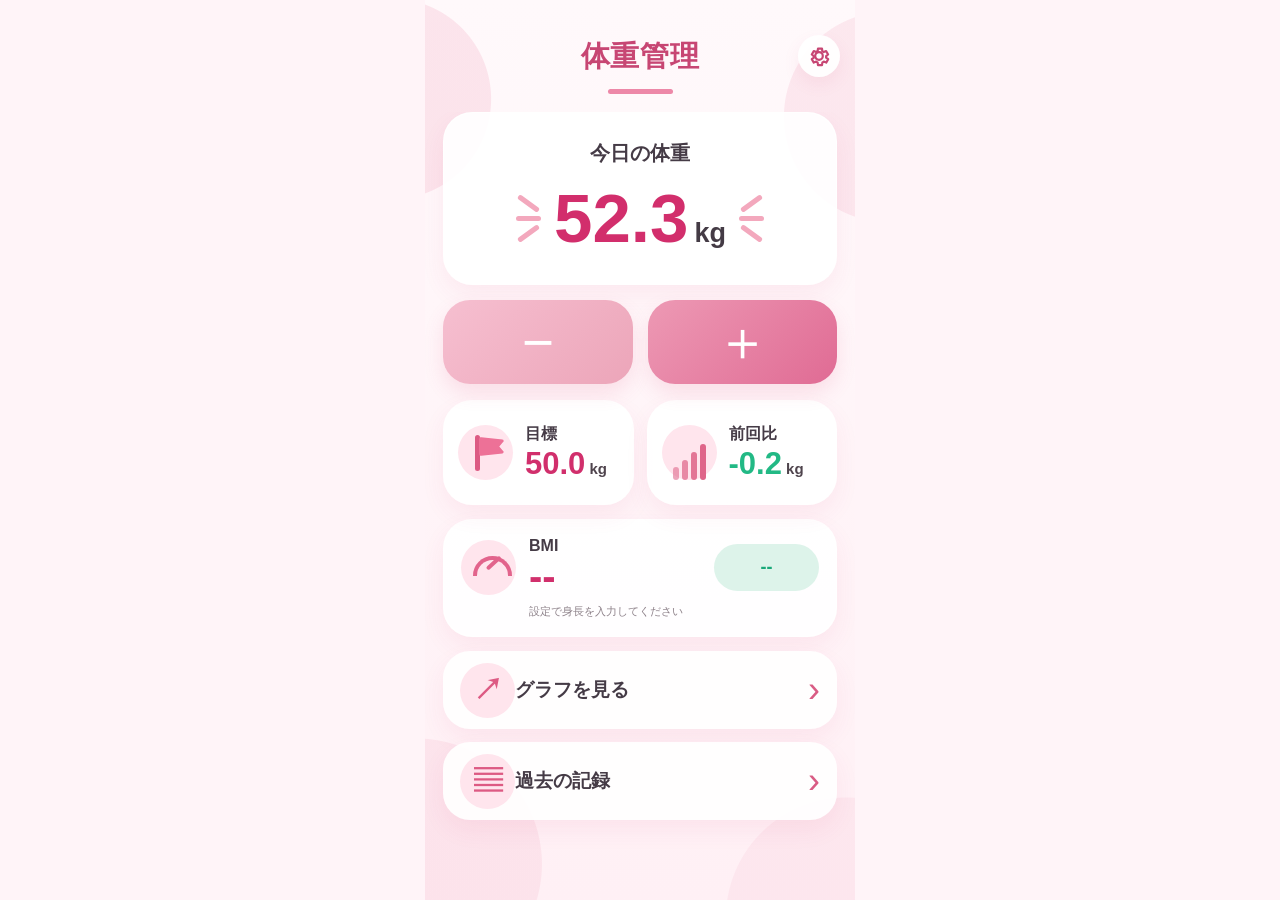
==== commit b3581f13: "設定ボタンの歯車アイコンを見やすく改善" ====
--- a/weight/index.html
+++ b/weight/index.html
@@ -11,7 +11,7 @@
 *{box-sizing:border-box;-webkit-tap-highlight-color:transparent}
 html,body{margin:0;height:100%;font-family:-apple-system,BlinkMacSystemFont,"Hiragino Sans","Yu Gothic",sans-serif;background:#fff4f8;color:var(--text)}
 body{overflow:hidden}.app{position:fixed;inset:0;max-width:430px;margin:auto;overflow:hidden;background:radial-gradient(circle at -8% 11%,rgba(247,201,216,.43) 0 100px,transparent 101px),radial-gradient(circle at 108% 13%,rgba(247,201,216,.36) 0 105px,transparent 106px),radial-gradient(circle at -2% 96%,rgba(247,201,216,.34) 0 125px,transparent 126px),radial-gradient(circle at 98% 102%,rgba(247,201,216,.25) 0 120px,transparent 121px),linear-gradient(180deg,#fff9fb 0%,#fff0f5 100%)}
-header{height:118px;position:relative;display:flex;align-items:flex-start;justify-content:center;padding-top:37px;color:#c74673;font-size:29px;font-weight:800;letter-spacing:.02em}header:after{content:"";position:absolute;top:89px;width:65px;height:5px;border-radius:99px;background:#ed88a8}.back{display:none;position:absolute;left:15px;top:35px;width:42px;height:42px;border:0;border-radius:50%;background:rgba(255,255,255,.94);color:#d35b82;font-size:29px;box-shadow:0 7px 17px rgba(207,63,112,.08)}.settings-top{position:absolute;right:15px;top:35px;width:42px;height:42px;border:0;border-radius:50%;background:rgba(255,255,255,.94);color:#d35b82;font-size:23px;box-shadow:0 7px 17px rgba(207,63,112,.08);touch-action:manipulation;-webkit-touch-callout:none;-webkit-user-select:none;user-select:none}
+header{height:118px;position:relative;display:flex;align-items:flex-start;justify-content:center;padding-top:37px;color:#c74673;font-size:29px;font-weight:800;letter-spacing:.02em}header:after{content:"";position:absolute;top:89px;width:65px;height:5px;border-radius:99px;background:#ed88a8}.back{display:none;position:absolute;left:15px;top:35px;width:42px;height:42px;border:0;border-radius:50%;background:rgba(255,255,255,.94);color:#d35b82;font-size:29px;box-shadow:0 7px 17px rgba(207,63,112,.08)}.settings-top{position:absolute;right:15px;top:35px;width:42px;height:42px;border:0;border-radius:50%;background:rgba(255,255,255,.94);color:#c74673;box-shadow:0 7px 17px rgba(207,63,112,.08);touch-action:manipulation;-webkit-touch-callout:none;-webkit-user-select:none;user-select:none;display:flex;align-items:center;justify-content:center;padding:0}.settings-top svg{width:24px;height:24px;display:block;stroke:currentColor;stroke-width:2.2;fill:none;stroke-linecap:round;stroke-linejoin:round}
 main{position:absolute;top:112px;bottom:0;left:0;right:0;overflow:auto;-webkit-overflow-scrolling:touch;padding:0 18px 26px}.screen{display:none}.screen.active{display:block}
 .card{background:rgba(255,255,255,.92);border:1px solid rgba(255,255,255,.98);box-shadow:0 10px 25px rgba(207,63,112,.07);border-radius:29px}
 .home-weight{padding:27px 18px 31px;text-align:center}.home-weight .label{font-size:20px;font-weight:750}.weight-line{margin-top:17px;display:flex;align-items:center;justify-content:center;gap:13px}.weight-number{font-size:69px;line-height:1;font-weight:800;color:#d22e6c;font-variant-numeric:tabular-nums}.weight-number small{font-size:27px;color:#443b45;margin-left:6px;font-weight:650}.rays{display:flex;flex-direction:column;gap:10px}.rays i{width:25px;height:5px;background:#f3a8bd;border-radius:99px;display:block}.rays.left i:nth-child(1){transform:rotate(36deg)}.rays.left i:nth-child(3){transform:rotate(-36deg)}.rays.right i:nth-child(1){transform:rotate(-36deg)}.rays.right i:nth-child(3){transform:rotate(36deg)}
@@ -25,7 +25,7 @@
 </head>
 <body>
 <div class="app">
-<header><button id="backBtn" class="back" aria-label="ホームに戻る">‹</button><span id="head">体重管理</span><button id="homeSettings" class="settings-top" aria-label="設定">⚙︎</button></header>
+<header><button id="backBtn" class="back" aria-label="ホームに戻る">‹</button><span id="head">体重管理</span><button id="homeSettings" class="settings-top" aria-label="設定"><svg viewBox="0 0 24 24" aria-hidden="true"><path d="M12 8.2a3.8 3.8 0 1 0 0 7.6 3.8 3.8 0 0 0 0-7.6Z"/><path d="M19.1 13.6c.1-.5.1-1 0-1.5l2-1.6-2-3.4-2.5 1a8.4 8.4 0 0 0-1.3-.8L15 4.6h-4l-.4 2.7c-.5.2-.9.5-1.3.8l-2.5-1-2 3.4 2 1.6c-.1.5-.1 1 0 1.5l-2 1.6 2 3.4 2.5-1c.4.3.8.6 1.3.8l.4 2.7h4l.4-2.7c.5-.2.9-.5 1.3-.8l2.5 1 2-3.4-2.1-1.6Z"/></svg></button></header>
 <main>
 <section id="home" class="screen active">
   <div class="card home-weight"><div class="label">今日の体重</div><div class="weight-line"><span class="rays left"><i></i><i></i><i></i></span><div class="weight-number"><span id="weightHome">52.3</span><small>kg</small></div><span class="rays right"><i></i><i></i><i></i></span></div></div>
@@ -45,7 +45,7 @@
 function renderHome(){$('weightHome').textContent=w().toFixed(1);$('goalHome').textContent=Number(data.goal).toFixed(1);$('goalSetting').textContent=Number(data.goal).toFixed(1);$('heightInput').value=data.profile.height??'';const p=prev(),el=$('previousDelta');if(p==null){el.className='val zero';el.innerHTML='--<small> kg</small>'}else{const d=Math.round((w()-p)*10)/10;el.className='val '+(d<0?'down':d>0?'up':'zero');el.innerHTML=(d>0?'+':'')+d.toFixed(1)+'<small> kg</small>'}const h=Number(data.profile.height),bv=$('bmiValue'),br=$('bmiRating'),bn=$('bmiNote');if(!Number.isFinite(h)||h<100||h>250){bv.textContent='--';br.textContent='--';br.className='pill';bn.textContent='設定で身長を入力してください'}else{const bmi=w()/Math.pow(h/100,2);bv.textContent=bmi.toFixed(1);bn.textContent='';if(bmi<18.5){br.textContent='低め';br.className='pill low'}else if(bmi<25){br.textContent='普通';br.className='pill'}else{br.textContent='高め';br.className='pill high'}}}
 function change(step){data.records[todayKey]=Math.max(20,Math.min(300,Math.round((w()+step)*10)/10));persist();renderHome();renderCalendar();draw()}
 function changeGoal(step){data.goal=Math.max(20,Math.min(300,Math.round((Number(data.goal)+step)*10)/10));persist();renderHome();draw()}
-function show(id){current=id;document.querySelectorAll('.screen').forEach(s=>s.classList.toggle('active',s.id===id));$('backBtn').style.display=id==='home'?'none':'block';$('homeSettings').style.display=id==='home'?'block':'none';$('head').textContent=id==='home'?'体重管理':id==='graph'?'グラフ':id==='history'?'過去の記録':id==='settings'?'設定':'体重の編集';document.querySelector('main').scrollTop=0;if(id==='home')renderHome();if(id==='graph')draw();if(id==='history')renderCalendar()}
+function show(id){current=id;document.querySelectorAll('.screen').forEach(s=>s.classList.toggle('active',s.id===id));$('backBtn').style.display=id==='home'?'none':'block';$('homeSettings').style.display=id==='home'?'flex':'none';$('head').textContent=id==='home'?'体重管理':id==='graph'?'グラフ':id==='history'?'過去の記録':id==='settings'?'設定':'体重の編集';document.querySelector('main').scrollTop=0;if(id==='home')renderHome();if(id==='graph')draw();if(id==='history')renderCalendar()}
 function renderCalendar(){const y=calCursor.getFullYear(),m=calCursor.getMonth();$('calTitle').textContent=y+'年 '+(m+1)+'月';const first=new Date(y,m,1).getDay(),last=new Date(y,m+1,0).getDate();let html='';for(let i=0;i<first;i++)html+='<div class="day empty"></div>';for(let n=1;n<=last;n++){const d=new Date(y,m,n),k=dateKey(d),has=Number.isFinite(Number(data.records[k])),isToday=k===todayKey;html+='<button class="day '+(has?'has-record':'no-record')+(isToday?' today':'')+'" data-date="'+k+'"><span class="n">'+n+'</span><span class="wgt">'+(has?Number(data.records[k]).toFixed(1):'--')+'</span></button>'} $('calendarGrid').innerHTML=html;document.querySelectorAll('[data-date]').forEach(b=>b.onclick=()=>openEdit(b.dataset.date))}
 function openEdit(k){editing=k;const d=new Date(k+'T00:00:00'),has=Number.isFinite(Number(data.records[k]));$('editDate').textContent=d.getFullYear()+'年'+(d.getMonth()+1)+'月'+d.getDate()+'日';$('editWeight').value=has?Number(data.records[k]).toFixed(1):w().toFixed(1);$('editHint').textContent=has?'この日の体重を編集できます':'記録がない日です。体重を入力して保存できます';$('deleteEdit').style.display=has?'block':'none';show('editPage')}
 function fmtDate(d,year=false){return year?(d.getFullYear()+'/'+(d.getMonth()+1)):(d.getMonth()+1)+'/'+d.getDate()}
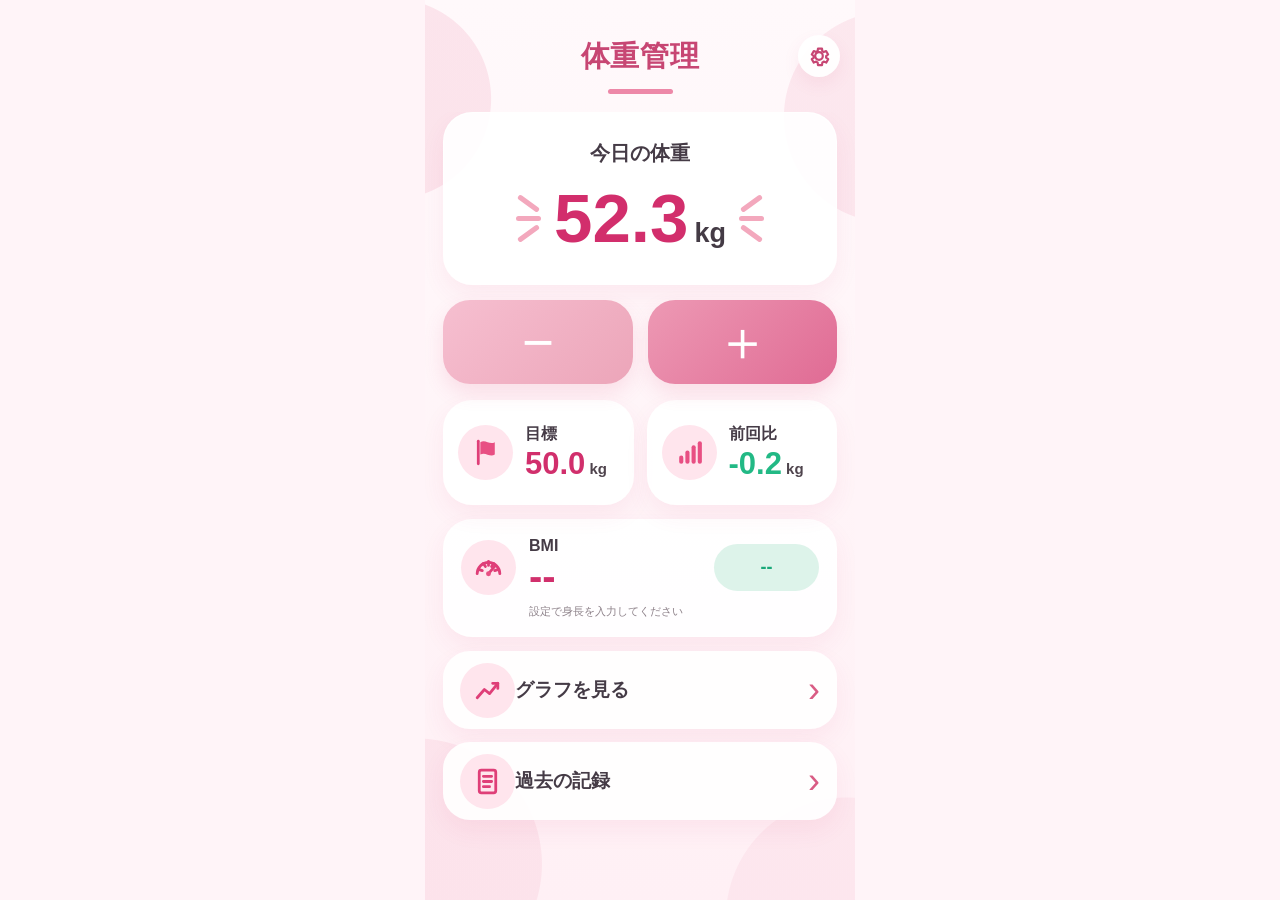
==== commit 11d02f8f: "ホームを完成形の固定画像に合わせてアイコン修正" ====
--- a/weight/index.html
+++ b/weight/index.html
@@ -14,11 +14,12 @@
 header{height:118px;position:relative;display:flex;align-items:flex-start;justify-content:center;padding-top:37px;color:#c74673;font-size:29px;font-weight:800;letter-spacing:.02em}header:after{content:"";position:absolute;top:89px;width:65px;height:5px;border-radius:99px;background:#ed88a8}.back{display:none;position:absolute;left:15px;top:35px;width:42px;height:42px;border:0;border-radius:50%;background:rgba(255,255,255,.94);color:#d35b82;font-size:29px;box-shadow:0 7px 17px rgba(207,63,112,.08)}.settings-top{position:absolute;right:15px;top:35px;width:42px;height:42px;border:0;border-radius:50%;background:rgba(255,255,255,.94);color:#c74673;box-shadow:0 7px 17px rgba(207,63,112,.08);touch-action:manipulation;-webkit-touch-callout:none;-webkit-user-select:none;user-select:none;display:flex;align-items:center;justify-content:center;padding:0}.settings-top svg{width:24px;height:24px;display:block;stroke:currentColor;stroke-width:2.2;fill:none;stroke-linecap:round;stroke-linejoin:round}
 main{position:absolute;top:112px;bottom:0;left:0;right:0;overflow:auto;-webkit-overflow-scrolling:touch;padding:0 18px 26px}.screen{display:none}.screen.active{display:block}
 .card{background:rgba(255,255,255,.92);border:1px solid rgba(255,255,255,.98);box-shadow:0 10px 25px rgba(207,63,112,.07);border-radius:29px}
+/* HOME FIXED REFERENCE: 基準画像の見た目を固定 */
 .home-weight{padding:27px 18px 31px;text-align:center}.home-weight .label{font-size:20px;font-weight:750}.weight-line{margin-top:17px;display:flex;align-items:center;justify-content:center;gap:13px}.weight-number{font-size:69px;line-height:1;font-weight:800;color:#d22e6c;font-variant-numeric:tabular-nums}.weight-number small{font-size:27px;color:#443b45;margin-left:6px;font-weight:650}.rays{display:flex;flex-direction:column;gap:10px}.rays i{width:25px;height:5px;background:#f3a8bd;border-radius:99px;display:block}.rays.left i:nth-child(1){transform:rotate(36deg)}.rays.left i:nth-child(3){transform:rotate(-36deg)}.rays.right i:nth-child(1){transform:rotate(-36deg)}.rays.right i:nth-child(3){transform:rotate(36deg)}
 .adjust{display:grid;grid-template-columns:1fr 1fr;gap:15px;margin:15px 0 16px}.adjust button{height:84px;border:0;border-radius:27px;position:relative;background:linear-gradient(135deg,#f6bfd0,#eca5b9);box-shadow:0 9px 20px rgba(216,71,118,.13);touch-action:none;-webkit-touch-callout:none!important;-webkit-user-select:none!important;user-select:none!important;appearance:none}.adjust button:last-child{background:linear-gradient(135deg,#ed99b4,#e06b94)}.adjust button:after{position:absolute;inset:0;display:flex;align-items:center;justify-content:center;color:#fff;font-size:55px;font-weight:300;pointer-events:none}.adjust #minus:after{content:"−"}.adjust #plus:after{content:"＋"}
-.home-pair{display:grid;grid-template-columns:1fr 1fr;gap:13px}.mini{min-height:105px;padding:16px 14px;display:flex;align-items:center;gap:12px}.round-icon{width:55px;height:55px;flex:0 0 55px;border-radius:50%;background:#ffe5ed;display:flex;align-items:center;justify-content:center;color:#dd5a83}.flag-icon{position:relative}.flag-icon:before{content:"";position:absolute;left:17px;top:10px;width:5px;height:36px;background:#dc5a83;border-radius:5px}.flag-icon:after{content:"";position:absolute;left:21px;top:12px;width:26px;height:19px;background:#ed7197;clip-path:polygon(0 0,100% 14%,78% 50%,100% 86%,0 100%);border-radius:2px 8px 8px 2px}.bars{align-items:flex-end;gap:3px}.bars i{display:block;width:6px;border-radius:5px;background:#df6589}.bars i:nth-child(1){height:13px;opacity:.58}.bars i:nth-child(2){height:20px;opacity:.72}.bars i:nth-child(3){height:28px;opacity:.87}.bars i:nth-child(4){height:36px}.mini .txt{font-size:16px;font-weight:750}.mini .val{margin-top:2px;font-size:31px;line-height:1.08;font-weight:800;color:#d12f6c;white-space:nowrap}.mini .val small{font-size:15px;color:#4f444d}.val.down{color:var(--green)}.val.up{color:#d12f6c}.val.zero{color:#7c7079}
-.bmi{margin-top:14px;min-height:112px;padding:17px 17px;display:grid;grid-template-columns:55px 1fr auto;align-items:center;gap:13px}.gauge{position:relative}.gauge:before{content:"";position:absolute;left:12px;top:16px;width:31px;height:16px;border:4px solid #e2648c;border-bottom:0;border-radius:32px 32px 0 0}.gauge:after{content:"";position:absolute;left:26px;top:27px;width:18px;height:4px;background:#e2648c;border-radius:5px;transform:rotate(-42deg);transform-origin:left center}.bmi .txt{font-size:16px;font-weight:750}.bmi .num{font-size:40px;line-height:1.05;font-weight:800;color:#d12f6c}.pill{min-width:105px;padding:13px 17px;border-radius:999px;background:#ddf3ea;color:#19a879;text-align:center;font-size:18px;font-weight:800}.pill.low{background:#edf3ff;color:#557cb5}.pill.high{background:#fff0f3;color:#d15272}.bmi-note{grid-column:2/4;font-size:11px;color:var(--muted);margin-top:-6px}
-.home-menu{margin-top:14px;display:grid;gap:13px}.home-menu button{height:78px;width:100%;border:0;border-radius:27px;background:rgba(255,255,255,.92);box-shadow:0 10px 25px rgba(207,63,112,.07);display:grid;grid-template-columns:55px 1fr auto;align-items:center;padding:0 17px;text-align:left;color:var(--text);font-size:19px;font-weight:750}.trend{font-size:30px}.doc{font-size:28px}.chev{font-size:36px;color:#d95c84;font-weight:300}
+.home-pair{display:grid;grid-template-columns:1fr 1fr;gap:13px}.mini{min-height:105px;padding:16px 14px;display:flex;align-items:center;gap:12px}.round-icon{width:55px;height:55px;flex:0 0 55px;border-radius:50%;background:#ffe5ed;display:flex;align-items:center;justify-content:center;color:#df3f78}.round-icon svg{width:33px;height:33px;display:block}.icon-stroke{fill:none;stroke:#df3f78;stroke-width:2.7;stroke-linecap:round;stroke-linejoin:round}.icon-fill{fill:#e84f83}.mini .txt{font-size:16px;font-weight:750}.mini .val{margin-top:2px;font-size:31px;line-height:1.08;font-weight:800;color:#d12f6c;white-space:nowrap}.mini .val small{font-size:15px;color:#4f444d}.val.down{color:var(--green)}.val.up{color:#d12f6c}.val.zero{color:#7c7079}
+.bmi{margin-top:14px;min-height:112px;padding:17px 17px;display:grid;grid-template-columns:55px 1fr auto;align-items:center;gap:13px}.bmi .txt{font-size:16px;font-weight:750}.bmi .num{font-size:40px;line-height:1.05;font-weight:800;color:#d12f6c}.pill{min-width:105px;padding:13px 17px;border-radius:999px;background:#ddf3ea;color:#19a879;text-align:center;font-size:18px;font-weight:800}.pill.low{background:#edf3ff;color:#557cb5}.pill.high{background:#fff0f3;color:#d15272}.bmi-note{grid-column:2/4;font-size:11px;color:var(--muted);margin-top:-6px}
+.home-menu{margin-top:14px;display:grid;gap:13px}.home-menu button{height:78px;width:100%;border:0;border-radius:27px;background:rgba(255,255,255,.92);box-shadow:0 10px 25px rgba(207,63,112,.07);display:grid;grid-template-columns:55px 1fr auto;align-items:center;padding:0 17px;text-align:left;color:var(--text);font-size:19px;font-weight:750}.chev{font-size:36px;color:#d95c84;font-weight:300}
 .inner-title{font-size:22px;font-weight:800;margin:7px 0 14px}.tabs{display:grid;grid-template-columns:repeat(3,1fr);gap:8px;margin-bottom:13px}.tab{border:0;border-radius:16px;padding:11px 4px;background:#fff;color:#847782;font-weight:700;box-shadow:0 6px 16px rgba(207,63,112,.06)}.tab.active{background:linear-gradient(135deg,#ed9ab4,#df6b94);color:#fff}.panel{padding:15px}.period-note{text-align:center;color:#7c7079;font-size:13px;margin-bottom:8px}.chart-wrap svg{width:100%;height:315px;background:#fff;border-radius:21px;display:block}
 .calendar-card{padding:14px}.cal-head{display:grid;grid-template-columns:44px 1fr 44px;align-items:center;margin-bottom:10px}.cal-head button{width:38px;height:38px;border:0;border-radius:50%;background:#ffe7ef;color:#d6537c;font-size:25px;touch-action:manipulation;-webkit-touch-callout:none;-webkit-user-select:none;user-select:none;appearance:none}.cal-title{text-align:center;font-size:19px;font-weight:800}.weekdays,.calendar-grid{display:grid;grid-template-columns:repeat(7,1fr);gap:5px}.weekdays div{text-align:center;font-size:12px;color:#8c7f88;padding:4px 0}.day{min-height:63px;border:0;border-radius:14px;background:#fff8fa;padding:6px 2px;text-align:center;color:var(--text);display:flex;flex-direction:column;align-items:center;justify-content:flex-start}.day.empty{background:transparent;pointer-events:none}.day .n{font-size:13px;font-weight:700}.day .wgt{margin-top:7px;font-size:12px;font-weight:800;color:#d13d70;white-space:nowrap}.day.no-record .wgt{color:#c9b9c0;font-weight:600}.day.today{box-shadow:inset 0 0 0 2px #efa0b8}.day.has-record{background:#fff0f5}.calendar-help{text-align:center;color:#8b7f87;font-size:12px;margin:11px 0 2px}.save,.danger{width:100%;padding:14px;border-radius:17px;font-size:16px;font-weight:800;margin-top:12px}.setting{display:flex;justify-content:space-between;align-items:center;padding:16px 0;border-bottom:1px solid var(--line);touch-action:manipulation;-webkit-touch-callout:none;-webkit-user-select:none;user-select:none}.setting strong,.setting strong *{-webkit-touch-callout:none!important;-webkit-user-select:none!important;user-select:none!important;touch-action:manipulation}.smallbtn{width:42px;height:42px;border:0;border-radius:50%;background:#ffe1eb;color:#d94f79;font-size:25px;touch-action:none;-webkit-touch-callout:none;-webkit-user-select:none;user-select:none;appearance:none}.setting input,.edit-row input{width:105px;font-size:20px;padding:8px;border:1px solid #eadde2;border-radius:13px;text-align:center;background:#fff}.edit-row{display:flex;justify-content:center;align-items:center;gap:12px;margin:22px 0}.save{border:0;background:linear-gradient(135deg,#ed99b4,#df6b94);color:#fff}.danger{background:#fff;color:#d94f79;border:1px solid #efb7c8}.date{font-size:16px;font-weight:700;text-align:center;color:#665a63}.edit-hint{text-align:center;font-size:12px;color:#8d8189;margin-top:8px}
 </style>
@@ -30,9 +31,15 @@
 <section id="home" class="screen active">
   <div class="card home-weight"><div class="label">今日の体重</div><div class="weight-line"><span class="rays left"><i></i><i></i><i></i></span><div class="weight-number"><span id="weightHome">52.3</span><small>kg</small></div><span class="rays right"><i></i><i></i><i></i></span></div></div>
   <div class="adjust"><button id="minus" aria-label="0.1kg減らす"></button><button id="plus" aria-label="0.1kg増やす"></button></div>
-  <div class="home-pair"><div class="card mini"><div class="round-icon flag-icon"></div><div><div class="txt">目標</div><div class="val"><span id="goalHome">50.0</span><small> kg</small></div></div></div><div class="card mini"><div class="round-icon bars"><i></i><i></i><i></i><i></i></div><div><div class="txt">前回比</div><div id="previousDelta" class="val zero">--<small> kg</small></div></div></div></div>
-  <div class="card bmi"><div class="round-icon gauge"></div><div><div class="txt">BMI</div><div id="bmiValue" class="num">--</div></div><div id="bmiRating" class="pill">--</div><div id="bmiNote" class="bmi-note">設定で身長を入力してください</div></div>
-  <div class="home-menu"><button id="openGraph"><span class="round-icon trend">↗</span><span>グラフを見る</span><span class="chev">›</span></button><button id="openHistory"><span class="round-icon doc">▤</span><span>過去の記録</span><span class="chev">›</span></button></div>
+  <div class="home-pair">
+    <div class="card mini"><div class="round-icon"><svg viewBox="0 0 32 32" aria-hidden="true"><path class="icon-stroke" d="M9 27V5"/><path class="icon-fill" d="M11 6c5-3 9 3 14 0v12c-5 3-9-3-14 0z"/></svg></div><div><div class="txt">目標</div><div class="val"><span id="goalHome">50.0</span><small> kg</small></div></div></div>
+    <div class="card mini"><div class="round-icon"><svg viewBox="0 0 32 32" aria-hidden="true"><rect class="icon-fill" x="6" y="19" width="4" height="8" rx="2"/><rect class="icon-fill" x="12" y="14" width="4" height="13" rx="2"/><rect class="icon-fill" x="18" y="9" width="4" height="18" rx="2"/><rect class="icon-fill" x="24" y="5" width="4" height="22" rx="2"/></svg></div><div><div class="txt">前回比</div><div id="previousDelta" class="val zero">--<small> kg</small></div></div></div>
+  </div>
+  <div class="card bmi"><div class="round-icon"><svg viewBox="0 0 32 32" aria-hidden="true"><path class="icon-stroke" d="M5 22a11 11 0 0 1 22 0"/><path class="icon-stroke" d="M7 18l3 1M11 12l2 3M16 10v4M21 12l-2 3M25 18l-3 1"/><path class="icon-stroke" d="M16 22l6-7"/><circle class="icon-fill" cx="16" cy="22" r="2.4"/></svg></div><div><div class="txt">BMI</div><div id="bmiValue" class="num">--</div></div><div id="bmiRating" class="pill">--</div><div id="bmiNote" class="bmi-note">設定で身長を入力してください</div></div>
+  <div class="home-menu">
+    <button id="openGraph"><span class="round-icon"><svg viewBox="0 0 32 32" aria-hidden="true"><path class="icon-stroke" d="M6 23l7-8 5 4 8-10"/><path class="icon-stroke" d="M21 9h5v5"/></svg></span><span>グラフを見る</span><span class="chev">›</span></button>
+    <button id="openHistory"><span class="round-icon"><svg viewBox="0 0 32 32" aria-hidden="true"><rect class="icon-stroke" x="8" y="5" width="16" height="22" rx="2"/><path class="icon-stroke" d="M12 11h8M12 16h8M12 21h6"/></svg></span><span>過去の記録</span><span class="chev">›</span></button>
+  </div>
 </section>
 <section id="graph" class="screen"><div class="inner-title">体重の変化</div><div class="tabs"><button class="tab active" data-days="7">1週間</button><button class="tab" data-days="30">1か月</button><button class="tab" data-days="365">1年</button></div><div id="periodNote" class="period-note"></div><div class="card panel chart-wrap"><svg id="chart" viewBox="0 0 360 315"></svg></div></section>
 <section id="history" class="screen"><div class="inner-title">過去の記録</div><div class="card calendar-card"><div class="cal-head"><button id="prevMonth" aria-label="前の月">‹</button><div id="calTitle" class="cal-title"></div><button id="nextMonth" aria-label="次の月">›</button></div><div class="weekdays"><div>日</div><div>月</div><div>火</div><div>水</div><div>木</div><div>金</div><div>土</div></div><div id="calendarGrid" class="calendar-grid"></div><div class="calendar-help">日付をタップすると、その日の体重を編集できます</div></div></section>
